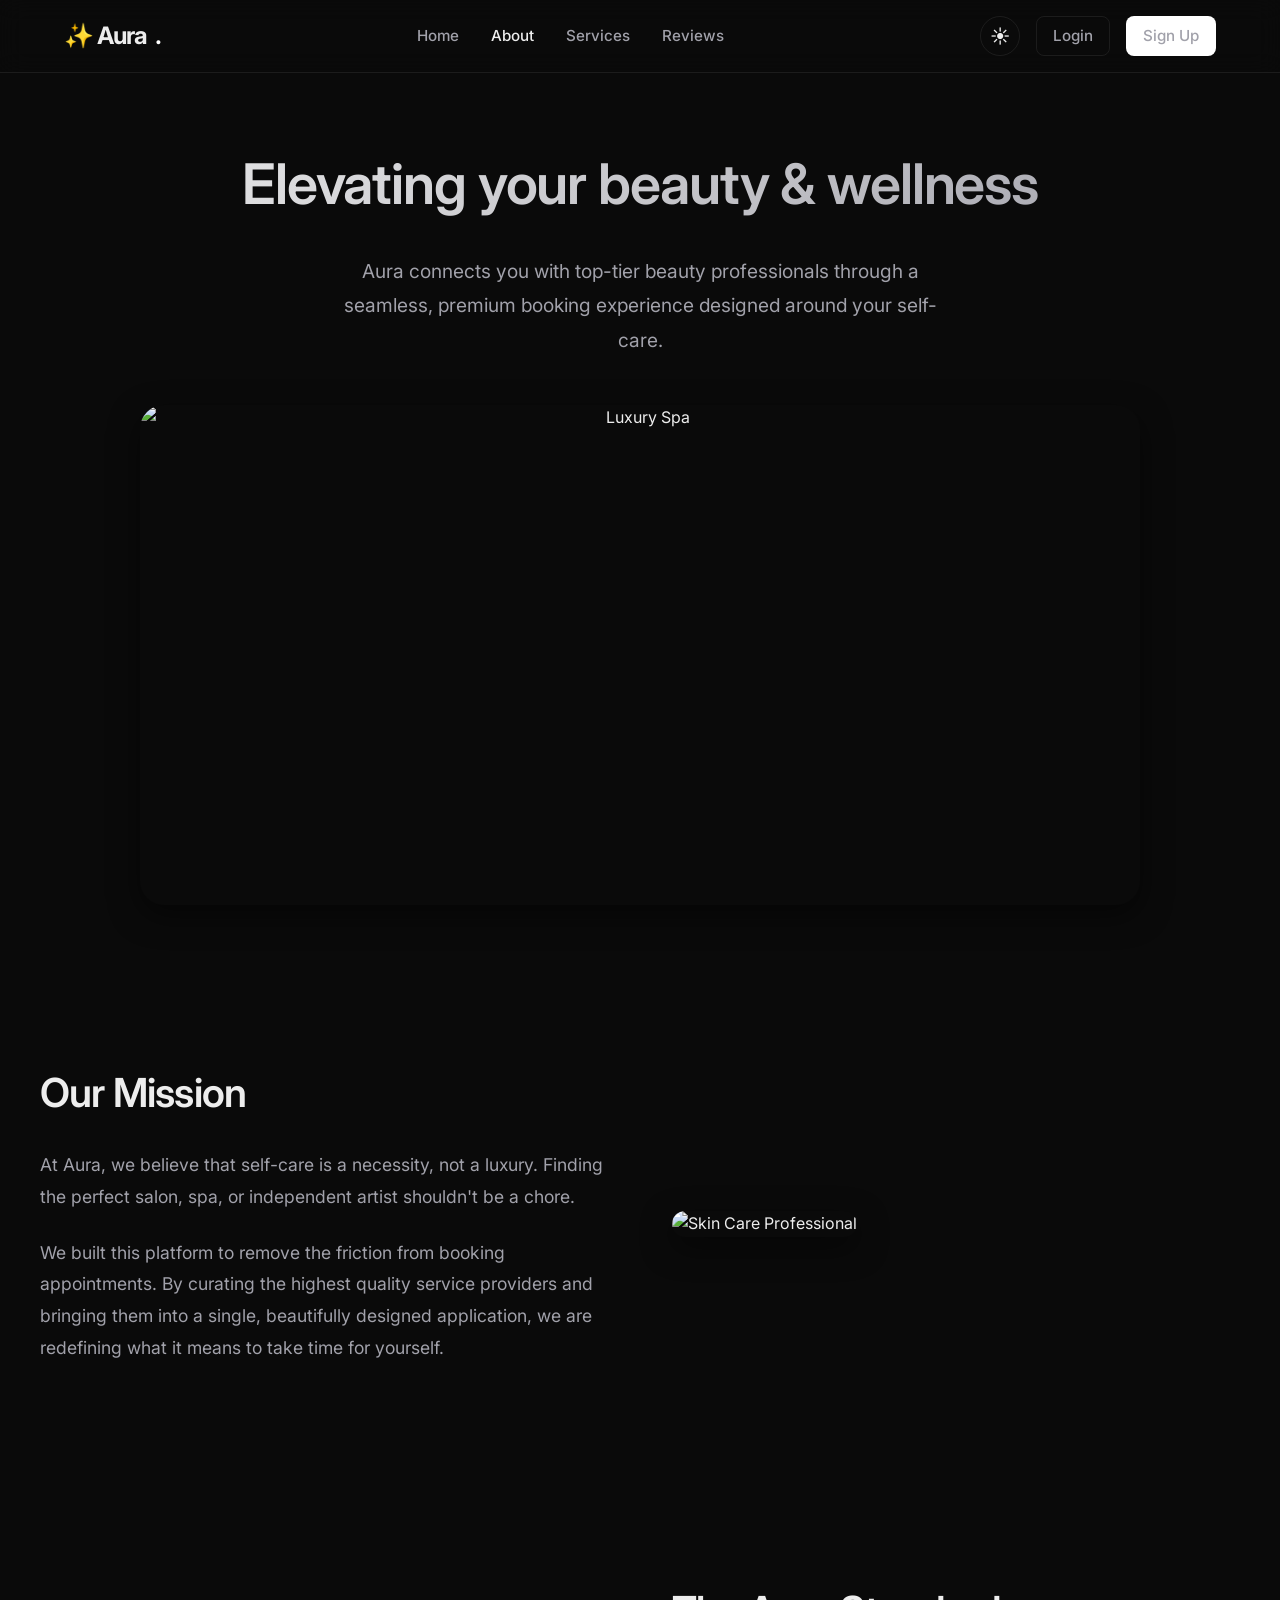
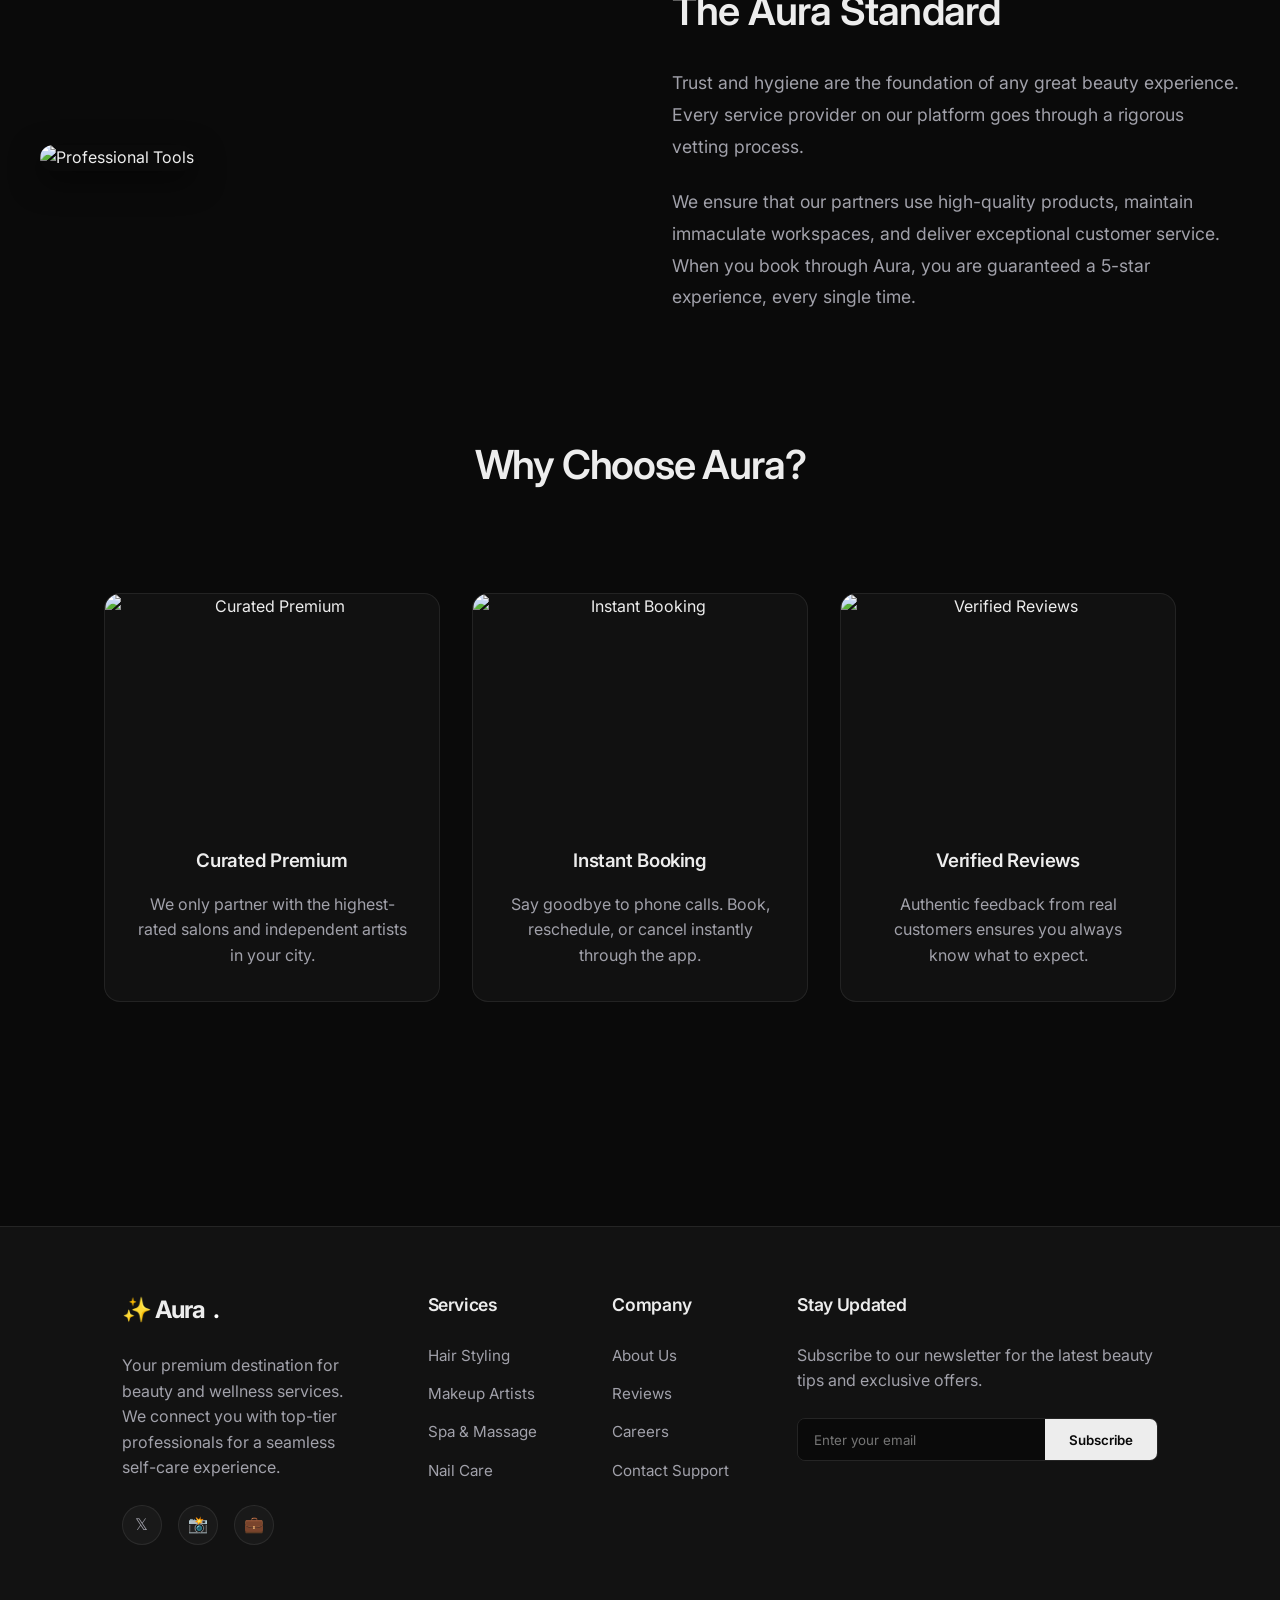
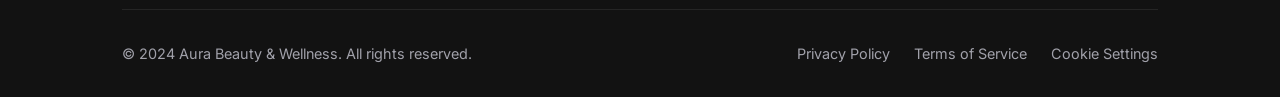
==== frontend/about.html @ a6e3ef5e "send" ====
<!DOCTYPE html>
<html lang="en">
<head>
  <meta charset="UTF-8">
  <meta name="viewport" content="width=device-width, initial-scale=1.0">
  <title>About Us | Aura</title>
  <script>
    (function() {
      const savedTheme = localStorage.getItem('theme');
      const prefersDark = window.matchMedia && window.matchMedia('(prefers-color-scheme: dark)').matches;
      const theme = savedTheme || (prefersDark ? 'dark' : 'light');
      document.documentElement.setAttribute('data-theme', theme);
    })();
  </script>
  <link rel="stylesheet" href="css/style.css">
</head>
<body>

  <nav>
    <a href="index.html" class="logo">✨ Aura<span>.</span></a>
    <div class="nav-center">
      <div class="nav-links">
        <a href="index.html">Home</a>
        <a href="about.html" class="active">About</a>
        <a href="services.html">Services</a>
        <a href="testimonials.html">Reviews</a>
      </div>
    </div>
    <div style="display: flex; align-items: center; gap: 1rem;">
      <button id="theme-toggle" class="icon-btn" aria-label="Toggle Theme">🌓</button>
      <div class="auth-buttons nav-links" id="auth-nav"></div>
    </div>
  </nav>

  <main>
    <section class="about-hero container">
      <div class="observe fade-in">
        <h1>Elevating your beauty & wellness</h1>
        <p>Aura connects you with top-tier beauty professionals through a seamless, premium booking experience designed around your self-care.</p>
        <img src="https://images.unsplash.com/photo-1540555700478-4be289fbecef?w=1200&q=80" alt="Luxury Spa" class="about-hero-img">
      </div>
    </section>

    <section class="container about-split observe fade-in">
      <div class="about-content">
        <h2>Our Mission</h2>
        <p>At Aura, we believe that self-care is a necessity, not a luxury. Finding the perfect salon, spa, or independent artist shouldn't be a chore.</p>
        <p>We built this platform to remove the friction from booking appointments. By curating the highest quality service providers and bringing them into a single, beautifully designed application, we are redefining what it means to take time for yourself.</p>
      </div>
      <div class="about-image">
        <img src="https://images.unsplash.com/photo-1522337660859-02fbefca4702?w=800&q=80" alt="Skin Care Professional">
      </div>
    </section>

    <section class="container about-split about-split-reverse observe fade-in">
      <div class="about-content">
        <h2>The Aura Standard</h2>
        <p>Trust and hygiene are the foundation of any great beauty experience. Every service provider on our platform goes through a rigorous vetting process.</p>
        <p>We ensure that our partners use high-quality products, maintain immaculate workspaces, and deliver exceptional customer service. When you book through Aura, you are guaranteed a 5-star experience, every single time.</p>
      </div>
      <div class="about-image">
        <img src="https://images.unsplash.com/photo-1560066984-138dadb4c035?w=800&q=80" alt="Professional Tools">
      </div>
    </section>

    <section class="container">
      <div class="section-header observe fade-in" style="margin-bottom: 2rem;">
        <h2>Why Choose Aura?</h2>
      </div>
      <div class="about-features observe fade-in delay-1">
        <div class="feature-box">
          <img src="https://images.unsplash.com/photo-1544161515-4ab6ce6db874?w=600&q=80" alt="Curated Premium" class="feature-img">
          <div class="feature-content">
            <h3>Curated Premium</h3>
            <p style="color: var(--text-muted); margin-top: 1rem;">We only partner with the highest-rated salons and independent artists in your city.</p>
          </div>
        </div>
        <div class="feature-box">
          <img src="https://images.unsplash.com/photo-1600334129128-685c5582fd35?w=600&q=80" alt="Instant Booking" class="feature-img">
          <div class="feature-content">
            <h3>Instant Booking</h3>
            <p style="color: var(--text-muted); margin-top: 1rem;">Say goodbye to phone calls. Book, reschedule, or cancel instantly through the app.</p>
          </div>
        </div>
        <div class="feature-box">
          <img src="https://images.unsplash.com/photo-1515377905703-c4788e51af15?w=600&q=80" alt="Verified Reviews" class="feature-img">
          <div class="feature-content">
            <h3>Verified Reviews</h3>
            <p style="color: var(--text-muted); margin-top: 1rem;">Authentic feedback from real customers ensures you always know what to expect.</p>
          </div>
        </div>
      </div>
    </section>
  </main>

  <footer>
    <div class="container">
      <div class="footer-content">
        <div class="footer-col">
          <a href="index.html" class="logo">✨ Aura<span>.</span></a>
          <p style="color: var(--text-muted); margin-top: 1.5rem; line-height: 1.6;">Your premium destination for beauty and wellness services. We connect you with top-tier professionals for a seamless self-care experience.</p>
          <div class="social-links">
            <a href="#" aria-label="Twitter">𝕏</a>
            <a href="#" aria-label="Instagram">📸</a>
            <a href="#" aria-label="LinkedIn">💼</a>
          </div>
        </div>
        <div class="footer-col">
          <h4>Services</h4>
          <ul>
            <li><a href="services.html">Hair Styling</a></li>
            <li><a href="services.html">Makeup Artists</a></li>
            <li><a href="services.html">Spa & Massage</a></li>
            <li><a href="services.html">Nail Care</a></li>
          </ul>
        </div>
        <div class="footer-col">
          <h4>Company</h4>
          <ul>
            <li><a href="about.html">About Us</a></li>
            <li><a href="testimonials.html">Reviews</a></li>
            <li><a href="#">Careers</a></li>
            <li><a href="#">Contact Support</a></li>
          </ul>
        </div>
        <div class="footer-col">
          <h4>Stay Updated</h4>
          <p style="color: var(--text-muted); margin-bottom: 1rem;">Subscribe to our newsletter for the latest beauty tips and exclusive offers.</p>
          <form class="newsletter-form" onsubmit="event.preventDefault(); alert('Subscribed successfully!');">
            <input type="email" placeholder="Enter your email" required>
            <button type="submit">Subscribe</button>
          </form>
        </div>
      </div>
      <div class="footer-bottom">
        <p>&copy; 2024 Aura Beauty & Wellness. All rights reserved.</p>
        <div class="footer-bottom-links">
          <a href="#">Privacy Policy</a>
          <a href="#">Terms of Service</a>
          <a href="#">Cookie Settings</a>
        </div>
      </div>
    </div>
  </footer>

  <script src="https://cdnjs.cloudflare.com/ajax/libs/gsap/3.12.2/gsap.min.js"></script>
  <script src="https://cdnjs.cloudflare.com/ajax/libs/gsap/3.12.2/ScrollTrigger.min.js"></script>
  <script src="js/data.js"></script>
  <script src="js/script.js"></script>
</body>
</html>
---- frontend/css/style.css ----
@import url('https://fonts.googleapis.com/css2?family=Inter:wght@300;400;500;600;700&display=swap');

:root {
  /* Light Mode (Default for smooth transition, we'll set dark via JS if preferred) */
  --bg-color: #ffffff;
  --card-bg: #ffffff;
  --border-color: rgba(0, 0, 0, 0.08);
  --primary: #000000;
  --primary-hover: #333333;
  --primary-text: #ffffff;
  --accent: #2CB67D;
  --text-main: #171717;
  --text-muted: #737373;
  --nav-bg: rgba(255, 255, 255, 0.8);
  --danger: #ef4444;
  --success: #10b981;
  --skeleton-bg: #e5e5e5;
  --skeleton-shine: #f5f5f5;
  --input-bg: #ffffff;
  --shadow-sm: 0 1px 2px 0 rgba(0, 0, 0, 0.05);
  --shadow-md: 0 4px 6px -1px rgba(0, 0, 0, 0.1), 0 2px 4px -1px rgba(0, 0, 0, 0.06);
  --shadow-lg: 0 10px 15px -3px rgba(0, 0, 0, 0.1), 0 4px 6px -2px rgba(0, 0, 0, 0.05);
}

[data-theme="dark"] {
  --bg-color: #0a0a0a;
  --card-bg: rgba(255, 255, 255, 0.03);
  --border-color: rgba(255, 255, 255, 0.08);
  --primary: #ffffff;
  --primary-hover: #e5e5e5;
  --primary-text: #000000;
  --accent: #2CB67D;
  --text-main: #ededed;
  --text-muted: #a1a1aa;
  --nav-bg: rgba(10, 10, 10, 0.8);
  --skeleton-bg: #1f1f1f;
  --skeleton-shine: #2a2a2a;
  --input-bg: rgba(255, 255, 255, 0.05);
  --shadow-sm: 0 1px 2px 0 rgba(0, 0, 0, 0.5);
  --shadow-md: 0 4px 6px -1px rgba(0, 0, 0, 0.4);
  --shadow-lg: 0 10px 30px rgba(0, 0, 0, 0.5);
}

* {
  margin: 0;
  padding: 0;
  box-sizing: border-box;
  font-family: 'Inter', sans-serif;
  transition: background-color 0.3s ease, border-color 0.3s ease;
}

body {
  background-color: var(--bg-color);
  color: var(--text-main);
  overflow-x: hidden;
  line-height: 1.6;
  transition: background-color 0.3s ease, color 0.3s ease;
}

a {
  text-decoration: none;
  color: inherit;
}

ul {
  list-style: none;
}

/* Typography */
h1, h2, h3, h4, h5, h6 {
  color: var(--text-main);
  font-weight: 600;
  letter-spacing: -0.02em;
}

/* Animations */
@keyframes fadeIn {
  from { opacity: 0; transform: translateY(20px); }
  to { opacity: 1; transform: translateY(0); }
}

@keyframes shimmer {
  0% { background-position: -1000px 0; }
  100% { background-position: 1000px 0; }
}

.fade-in {
  animation: fadeIn 0.8s cubic-bezier(0.16, 1, 0.3, 1) forwards;
  opacity: 0;
}

.delay-1 { animation-delay: 0.1s; }
.delay-2 { animation-delay: 0.2s; }
.delay-3 { animation-delay: 0.3s; }

/* Navbar */
nav {
  position: fixed;
  top: 0;
  width: 100%;
  padding: 1rem 5%;
  display: flex;
  justify-content: space-between;
  align-items: center;
  background: var(--nav-bg);
  backdrop-filter: blur(12px);
  -webkit-backdrop-filter: blur(12px);
  z-index: 1000;
  border-bottom: 1px solid var(--border-color);
  transition: all 0.3s ease;
}

.logo {
  font-size: 1.5rem;
  font-weight: 700;
  color: var(--text-main);
  display: flex;
  align-items: center;
  gap: 0.5rem;
  letter-spacing: -0.04em;
}

.logo span {
  color: var(--primary);
}

.nav-center {
  display: flex;
  align-items: center;
  gap: 2rem;
}

.nav-links {
  display: flex;
  gap: 2rem;
}

.nav-links a {
  font-weight: 500;
  color: var(--text-muted);
  transition: color 0.3s ease;
  font-size: 0.95rem;
}

.nav-links a:hover, .nav-links a.active {
  color: var(--text-main);
}

.auth-buttons {
  display: flex;
  gap: 1rem;
  align-items: center;
}

/* Buttons */
.btn {
  padding: 0.6rem 1.5rem;
  border-radius: 8px;
  font-weight: 500;
  cursor: pointer;
  transition: all 0.3s cubic-bezier(0.16, 1, 0.3, 1);
  border: 1px solid transparent;
  display: inline-block;
  font-size: 0.95rem;
}

.btn-primary {
  background: var(--primary);
  color: var(--primary-text);
}

.btn-primary:hover {
  background: var(--primary-hover);
  transform: translateY(-2px);
  box-shadow: var(--shadow-md);
}

.btn-outline {
  background: transparent;
  color: var(--text-main);
  border: 1px solid var(--border-color);
}

.btn-outline:hover {
  background: var(--card-bg);
  border-color: var(--text-muted);
}

.btn-full {
  width: 100%;
  padding: 0.8rem;
}

.icon-btn {
  background: transparent;
  border: 1px solid var(--border-color);
  color: var(--text-main);
  font-size: 1.2rem;
  cursor: pointer;
  border-radius: 50%;
  width: 40px;
  height: 40px;
  display: flex;
  align-items: center;
  justify-content: center;
  transition: all 0.3s ease;
}

.icon-btn:hover {
  background: var(--card-bg);
  transform: scale(1.05);
}

/* Ripple Effect */
.ripple {
  position: relative;
  overflow: hidden;
}

.ripple::after {
  content: "";
  display: block;
  position: absolute;
  width: 100%;
  height: 100%;
  top: 0;
  left: 0;
  pointer-events: none;
  background-image: radial-gradient(circle, rgba(255,255,255,0.4) 10%, transparent 10.01%);
  background-repeat: no-repeat;
  background-position: 50%;
  transform: scale(10, 10);
  opacity: 0;
  transition: transform .5s, opacity 1s;
}

[data-theme="light"] .btn-primary.ripple::after {
  background-image: radial-gradient(circle, rgba(0,0,0,0.2) 10%, transparent 10.01%);
}

.ripple:active::after {
  transform: scale(0, 0);
  opacity: .3;
  transition: 0s;
}

/* Glassmorphism Cards */
.glass-card {
  background: var(--card-bg);
  border: 1px solid var(--border-color);
  backdrop-filter: blur(16px);
  -webkit-backdrop-filter: blur(16px);
  border-radius: 16px;
  padding: 2rem;
  box-shadow: var(--shadow-sm);
  transition: transform 0.4s cubic-bezier(0.16, 1, 0.3, 1), box-shadow 0.4s ease, border-color 0.3s ease;
}

.glass-card:hover {
  transform: translateY(-4px);
  box-shadow: var(--shadow-lg);
  border-color: var(--text-muted);
}

/* Layout */
.container {
  max-width: 1200px;
  margin: 0 auto;
  padding: 0 5%;
}

.section {
  padding: 6rem 0;
}

.section-header {
  text-align: center;
  margin-bottom: 3rem;
}

.section-header h2 {
  font-size: 2.5rem;
  margin-bottom: 1rem;
  letter-spacing: -0.03em;
}

.section-header p {
  color: var(--text-muted);
}

/* Hero Section */
.hero {
  min-height: 100vh;
  display: flex;
  align-items: center;
  position: relative;
  padding-top: 100px;
  padding-bottom: 4rem;
  overflow: hidden;
}

.hero-container {
  display: grid;
  grid-template-columns: 1fr 1fr;
  gap: 4rem;
  align-items: center;
  width: 100%;
}

.hero-bg {
  position: absolute;
  top: -50%;
  left: -50%;
  width: 200%;
  height: 200%;
  background: radial-gradient(circle at center, rgba(127, 90, 240, 0.08) 0%, transparent 50%),
              radial-gradient(circle at 80% 20%, rgba(44, 182, 125, 0.05) 0%, transparent 30%);
  animation: rotate 30s linear infinite;
  z-index: -1;
}

[data-theme="light"] .hero-bg {
  background: radial-gradient(circle at center, rgba(127, 90, 240, 0.05) 0%, transparent 50%),
              radial-gradient(circle at 80% 20%, rgba(44, 182, 125, 0.03) 0%, transparent 30%);
}

@keyframes rotate {
  100% { transform: rotate(360deg); }
}

.hero-content {
  max-width: 600px;
  z-index: 1;
}

.hero h1 {
  font-size: 4.5rem;
  line-height: 1.1;
  margin-bottom: 1.5rem;
  letter-spacing: -0.04em;
  background: linear-gradient(to right, var(--text-main), var(--text-muted));
  -webkit-background-clip: text;
  -webkit-text-fill-color: transparent;
}

.hero p {
  font-size: 1.25rem;
  color: var(--text-muted);
  margin-bottom: 2.5rem;
  font-weight: 400;
}

.hero-image-grid {
  display: grid;
  grid-template-columns: repeat(2, 1fr);
  gap: 1rem;
  position: relative;
  z-index: 1;
}

.hero-img {
  width: 100%;
  height: 100%;
  object-fit: cover;
  border-radius: 20px;
  box-shadow: var(--shadow-lg);
  transition: transform 0.5s ease;
}

.hero-img:hover {
  transform: scale(1.02);
}

.hero-img-wrap-1 {
  grid-column: 1 / 2;
  grid-row: 1 / 3;
  height: 500px;
  position: relative;
}

.hero-img-2 {
  grid-column: 2 / 3;
  grid-row: 1 / 2;
  height: 240px;
}

.hero-img-wrap-3 {
  grid-column: 2 / 3;
  grid-row: 2 / 3;
  height: 240px;
  position: relative;
}

/* Hero Detailing */
.hero-badge {
  display: inline-block;
  padding: 0.4rem 1.2rem;
  background: rgba(127, 90, 240, 0.1);
  color: var(--primary);
  border: 1px solid rgba(127, 90, 240, 0.2);
  border-radius: 30px;
  font-size: 0.85rem;
  font-weight: 600;
  margin-bottom: 1.5rem;
  letter-spacing: 0.05em;
  text-transform: uppercase;
}

[data-theme="light"] .hero-badge {
  background: var(--card-bg);
  color: var(--text-main);
  border-color: var(--border-color);
}

.hero-buttons {
  display: flex;
  gap: 1rem;
  margin-top: 2rem;
}

.hero-trust {
  display: flex;
  align-items: center;
  gap: 1rem;
  margin-top: 2.5rem;
}

.avatars {
  display: flex;
}

.avatars img {
  width: 36px;
  height: 36px;
  border-radius: 50%;
  border: 2px solid var(--bg-color);
  margin-left: -12px;
}

.avatars img:first-child {
  margin-left: 0;
}

.hero-trust p {
  font-size: 0.95rem;
  margin: 0;
  color: var(--text-muted);
}

.floating-badge {
  position: absolute;
  padding: 0.8rem 1.2rem;
  display: flex;
  align-items: center;
  gap: 0.8rem;
  border-radius: 12px;
  z-index: 10;
  box-shadow: var(--shadow-lg);
  backdrop-filter: blur(20px);
}

.floating-badge.top-left {
  top: 3rem;
  left: -2.5rem;
}

.floating-badge.bottom-right {
  bottom: -1rem;
  right: -1.5rem;
}

.fb-icon {
  font-size: 1.5rem;
}

.fb-text {
  display: flex;
  flex-direction: column;
}

.fb-text strong {
  font-size: 1rem;
  line-height: 1.2;
  color: var(--text-main);
}

.fb-text span {
  font-size: 0.75rem;
  color: var(--text-muted);
}

/* Categories */
.categories-grid {
  display: grid;
  grid-template-columns: repeat(auto-fit, minmax(140px, 1fr));
  gap: 1.5rem;
  text-align: center;
}

.category-card {
  position: relative;
  height: 180px;
  border-radius: 16px;
  background-size: cover;
  background-position: center;
  border: 1px solid var(--border-color);
  cursor: pointer;
  box-shadow: var(--shadow-sm);
  transition: all 0.4s cubic-bezier(0.16, 1, 0.3, 1);
  overflow: hidden;
  display: flex;
  align-items: flex-end;
  justify-content: center;
}

.category-card:hover {
  transform: translateY(-6px);
  box-shadow: var(--shadow-lg);
  border-color: rgba(255, 255, 255, 0.5);
}

.category-card::before {
  content: '';
  position: absolute;
  top: 0; left: 0; right: 0; bottom: 0;
  background: linear-gradient(to top, rgba(0,0,0,0.8) 0%, rgba(0,0,0,0.1) 100%);
  z-index: 1;
  transition: opacity 0.3s ease;
}

.category-card:hover::before {
  background: linear-gradient(to top, rgba(0,0,0,0.9) 0%, rgba(0,0,0,0.2) 100%);
}

.category-content {
  position: relative;
  z-index: 2;
  padding: 1.2rem 1rem;
  width: 100%;
}

.category-icon {
  font-size: 2.2rem;
  margin-bottom: 0.5rem;
  filter: drop-shadow(0 2px 4px rgba(0,0,0,0.5));
  transition: transform 0.3s ease;
}

.category-card:hover .category-icon {
  transform: scale(1.1);
}

.category-card h4 {
  color: #ffffff; /* Always white over the dark gradient */
  font-weight: 600;
  letter-spacing: 0.02em;
  text-shadow: 0 2px 4px rgba(0,0,0,0.5);
  font-size: 1rem;
}

/* Service Cards */
.services-grid {
  display: grid;
  grid-template-columns: repeat(auto-fill, minmax(300px, 1fr));
  gap: 2rem;
}

.service-card {
  background: var(--card-bg);
  border: 1px solid var(--border-color);
  border-radius: 16px;
  overflow: hidden;
  transition: transform 0.4s cubic-bezier(0.16, 1, 0.3, 1), box-shadow 0.4s ease;
  display: flex;
  flex-direction: column;
  box-shadow: var(--shadow-sm);
}

.service-card:hover {
  transform: translateY(-6px);
  box-shadow: var(--shadow-lg);
  border-color: var(--text-muted);
}

.service-img {
  width: 100%;
  height: 220px;
  object-fit: cover;
  transition: transform 0.6s cubic-bezier(0.16, 1, 0.3, 1);
}

.service-card:hover .service-img {
  transform: scale(1.05);
}

.service-img-container {
  overflow: hidden;
  position: relative;
}

.service-badge {
  position: absolute;
  top: 1rem;
  right: 1rem;
  background: var(--text-main);
  color: var(--bg-color);
  padding: 0.3rem 0.8rem;
  border-radius: 20px;
  font-size: 0.75rem;
  font-weight: 600;
  text-transform: uppercase;
  letter-spacing: 0.05em;
  backdrop-filter: blur(4px);
}

.service-info {
  padding: 1.5rem;
  display: flex;
  flex-direction: column;
  flex-grow: 1;
}

.service-category {
  color: var(--text-muted);
  font-size: 0.8rem;
  text-transform: uppercase;
  letter-spacing: 0.05em;
  margin-bottom: 0.5rem;
  font-weight: 600;
}

.service-title {
  font-size: 1.25rem;
  margin-bottom: 0.5rem;
}

.service-provider {
  color: var(--text-muted);
  font-size: 0.9rem;
  margin-bottom: 1.5rem;
}

.service-meta {
  display: flex;
  justify-content: space-between;
  align-items: center;
  margin-top: auto;
  padding-top: 1rem;
  border-top: 1px solid var(--border-color);
}

.service-price {
  font-size: 1.2rem;
  font-weight: 600;
  color: var(--text-main);
}

.service-rating {
  display: flex;
  align-items: center;
  gap: 0.3rem;
  color: #fbbf24;
  font-weight: 500;
}

/* Skeleton Loader */
.skeleton {
  background: var(--skeleton-bg);
  background-image: linear-gradient(to right, var(--skeleton-bg) 0%, var(--skeleton-shine) 20%, var(--skeleton-bg) 40%, var(--skeleton-bg) 100%);
  background-repeat: no-repeat;
  background-size: 800px 100%;
  animation-duration: 1.5s;
  animation-fill-mode: forwards;
  animation-iteration-count: infinite;
  animation-name: shimmer;
  animation-timing-function: linear;
}

/* Forms & Inputs */
.form-group {
  margin-bottom: 1.5rem;
}

.form-label {
  display: block;
  margin-bottom: 0.5rem;
  color: var(--text-main);
  font-size: 0.9rem;
  font-weight: 500;
}

.form-input {
  width: 100%;
  padding: 0.8rem 1rem;
  background: var(--input-bg);
  border: 1px solid var(--border-color);
  border-radius: 8px;
  color: var(--text-main);
  transition: all 0.3s ease;
  font-family: inherit;
  font-size: 0.95rem;
}

.form-input:focus {
  outline: none;
  border-color: var(--text-main);
  box-shadow: 0 0 0 1px var(--text-main);
}

/* Auth Pages */
.auth-container {
  min-height: 100vh;
  display: flex;
  align-items: center;
  justify-content: center;
  padding: 2rem;
}

.auth-card {
  width: 100%;
  max-width: 420px;
}

.auth-header {
  text-align: center;
  margin-bottom: 2rem;
}

.auth-link {
  color: var(--text-muted);
  margin-top: 1.5rem;
  display: block;
  text-align: center;
  font-size: 0.9rem;
  transition: color 0.3s;
}

.auth-link:hover {
  color: var(--text-main);
  text-decoration: underline;
}

/* Services Page specific */
.search-bar {
  margin-bottom: 2rem;
  display: flex;
  gap: 1rem;
}

.search-input {
  flex-grow: 1;
}

.filter-scroll {
  display: flex;
  gap: 1rem;
  overflow-x: auto;
  padding-bottom: 1rem;
  margin-bottom: 2rem;
  scrollbar-width: none; /* Firefox */
}

.filter-scroll::-webkit-scrollbar {
  display: none; /* Safari and Chrome */
}

.filter-btn {
  padding: 0.6rem 1.2rem;
  border-radius: 30px;
  background: var(--card-bg);
  border: 1px solid var(--border-color);
  color: var(--text-muted);
  cursor: pointer;
  white-space: nowrap;
  transition: all 0.3s ease;
  font-size: 0.9rem;
  font-weight: 500;
}

.filter-btn.active, .filter-btn:hover {
  background: var(--text-main);
  color: var(--bg-color);
  border-color: var(--text-main);
}

/* Details Page */
.details-container {
  display: grid;
  grid-template-columns: 2fr 1fr;
  gap: 4rem;
  padding-top: 120px;
}

.details-img {
  width: 100%;
  height: 450px;
  object-fit: cover;
  border-radius: 16px;
  margin-bottom: 2rem;
  box-shadow: var(--shadow-md);
}

.details-header {
  margin-bottom: 1.5rem;
}

.details-meta {
  display: flex;
  gap: 1.5rem;
  color: var(--text-muted);
  margin-bottom: 2rem;
  font-size: 0.95rem;
}

.details-meta span {
  display: flex;
  align-items: center;
  gap: 0.5rem;
}

.booking-card {
  position: sticky;
  top: 120px;
}

/* Toast Notifications */
#toast-container {
  position: fixed;
  bottom: 2rem;
  right: 2rem;
  z-index: 9999;
  display: flex;
  flex-direction: column;
  gap: 1rem;
}

.toast {
  background: var(--card-bg);
  backdrop-filter: blur(10px);
  border: 1px solid var(--border-color);
  padding: 1rem 1.5rem;
  border-radius: 8px;
  color: var(--text-main);
  box-shadow: var(--shadow-lg);
  display: flex;
  align-items: center;
  gap: 0.75rem;
  transform: translateX(120%);
  transition: transform 0.3s cubic-bezier(0.16, 1, 0.3, 1);
}

.toast.show {
  transform: translateX(0);
}

.toast.success { border-left: 4px solid var(--success); }
.toast.error { border-left: 4px solid var(--danger); }

/* Footer */
footer {
  background: var(--card-bg);
  border-top: 1px solid var(--border-color);
  padding: 4rem 5% 2rem;
  margin-top: 6rem;
}

.footer-content {
  display: grid;
  grid-template-columns: 2fr 1fr 1fr;
  gap: 3rem;
  margin-bottom: 3rem;
}

.footer-col h4 {
  margin-bottom: 1.5rem;
  font-size: 1.1rem;
}

.footer-col ul li {
  margin-bottom: 1rem;
}

.footer-col ul li a {
  color: var(--text-muted);
  transition: color 0.3s;
  font-size: 0.95rem;
}

.footer-col ul li a:hover {
  color: var(--text-main);
}

.footer-bottom {
  text-align: center;
  padding-top: 2rem;
  border-top: 1px solid var(--border-color);
  color: var(--text-muted);
  font-size: 0.9rem;
}

/* Responsive */
@media (max-width: 992px) {
  .hero-container {
    grid-template-columns: 1fr;
    text-align: center;
  }
  .hero-content {
    margin: 0 auto;
  }
  .hero h1 { font-size: 3.5rem; }
  .hero-buttons, .hero-trust { justify-content: center; }
  .hero-img-wrap-1 { height: 300px; }
  .hero-img-2, .hero-img-wrap-3 { height: 140px; }
  .floating-badge.top-left { left: -1rem; }
  .floating-badge.bottom-right { right: -1rem; }
  .dashboard-grid { grid-template-columns: 1fr; }
  .dashboard-sidebar { position: static; }
}

@media (max-width: 768px) {
  .hero h1 { font-size: 3rem; }
  .details-container { grid-template-columns: 1fr; }
  .nav-center { display: none; } /* Simplified mobile nav for now */
  .footer-content { grid-template-columns: 1fr; gap: 2rem; }
}

/* Dashboard */
.dashboard-grid {
  display: grid;
  grid-template-columns: 300px 1fr;
  gap: 3rem;
  padding-top: 120px;
  min-height: 85vh;
  margin-bottom: 4rem;
}

.dashboard-sidebar {
  position: sticky;
  top: 120px;
  height: fit-content;
  text-align: center;
  padding: 2.5rem 1.5rem;
}

.dashboard-avatar {
  width: 120px;
  height: 120px;
  border-radius: 50%;
  background: var(--text-main);
  color: var(--bg-color);
  display: flex;
  align-items: center;
  justify-content: center;
  font-size: 3.5rem;
  margin: 0 auto 1.5rem auto;
  box-shadow: var(--shadow-md);
  border: 4px solid var(--card-bg);
  font-weight: 600;
}

.dashboard-nav {
  margin-top: 2.5rem;
  display: flex;
  flex-direction: column;
  gap: 0.5rem;
}

.dashboard-nav-item {
  padding: 0.8rem 1.5rem;
  border-radius: 8px;
  color: var(--text-muted);
  text-align: left;
  font-weight: 500;
  transition: all 0.3s ease;
  cursor: pointer;
  display: flex;
  align-items: center;
  gap: 1rem;
}

.dashboard-nav-item:hover, .dashboard-nav-item.active {
  background: var(--text-main);
  color: var(--bg-color);
}

.dashboard-stats {
  display: grid;
  grid-template-columns: repeat(auto-fit, minmax(200px, 1fr));
  gap: 1.5rem;
  margin-bottom: 3rem;
}

.stat-card {
  padding: 1.5rem;
  border-radius: 16px;
  background: var(--card-bg);
  border: 1px solid var(--border-color);
  display: flex;
  flex-direction: column;
  gap: 0.5rem;
  box-shadow: var(--shadow-sm);
  transition: transform 0.3s ease;
}

.stat-card:hover {
  transform: translateY(-4px);
  box-shadow: var(--shadow-md);
}

.stat-value {
  font-size: 2.5rem;
  font-weight: 700;
  color: var(--text-main);
  line-height: 1;
}

.stat-label {
  color: var(--text-muted);
  font-size: 0.95rem;
  font-weight: 500;
}

/* Testimonials Marquee */
.testimonials-section {
  padding: 6rem 0;
  overflow: hidden;
  position: relative;
}

.testimonials-header {
  text-align: center;
  margin-bottom: 4rem;
}

.testimonials-badge {
  display: inline-block;
  padding: 0.3rem 1.2rem;
  background: var(--card-bg);
  border: 1px solid var(--border-color);
  border-radius: 30px;
  font-size: 0.8rem;
  color: var(--text-muted);
  margin-bottom: 1.5rem;
  text-transform: uppercase;
  letter-spacing: 0.05em;
  font-weight: 600;
}

.testimonials-header h2 {
  font-size: 2.5rem;
  margin-bottom: 1rem;
}

.testimonials-header p {
  color: var(--text-muted);
  max-width: 500px;
  margin: 0 auto;
}

.marquee-container {
  display: flex;
  flex-direction: column;
  gap: 1.5rem;
}

.marquee-row {
  position: relative;
  overflow: hidden;
  display: flex;
  width: 100%;
}

.marquee-row::before,
.marquee-row::after {
  content: '';
  position: absolute;
  top: 0;
  bottom: 0;
  width: 150px;
  z-index: 2;
  pointer-events: none;
}

.marquee-row::before {
  left: 0;
  background: linear-gradient(to right, var(--bg-color), transparent);
}

.marquee-row::after {
  right: 0;
  background: linear-gradient(to left, var(--bg-color), transparent);
}

.marquee-content {
  display: flex;
  gap: 1.5rem;
  min-width: 200%;
}

.animate-scroll {
  animation: scroll 30s linear infinite;
}

.animate-scroll-reverse {
  animation: scrollReverse 30s linear infinite;
}

.marquee-content:hover {
  animation-play-state: paused;
}

@keyframes scroll {
  0% { transform: translateX(0); }
  100% { transform: translateX(-50%); }
}

@keyframes scrollReverse {
  0% { transform: translateX(-50%); }
  100% { transform: translateX(0); }
}

.testimonial-card {
  background: var(--card-bg);
  border: 1px solid var(--border-color);
  border-radius: 16px;
  padding: 1.5rem;
  width: 350px;
  flex-shrink: 0;
  display: flex;
  flex-direction: column;
  gap: 1rem;
  transition: border-color 0.3s ease;
}

.testimonial-card:hover {
  border-color: rgba(255, 255, 255, 0.3);
}

[data-theme="light"] .testimonial-card:hover {
  border-color: var(--primary);
}

.testimonial-text {
  color: var(--text-main);
  font-size: 0.95rem;
  line-height: 1.6;
}

.testimonial-author {
  display: flex;
  align-items: center;
  gap: 1rem;
  margin-top: auto;
}

.testimonial-author img {
  width: 44px;
  height: 44px;
  border-radius: 50%;
  object-fit: cover;
}

.author-info h4 {
  font-size: 0.95rem;
  margin: 0;
}

.author-info p {
  font-size: 0.85rem;
  color: var(--text-muted);
  margin: 0;
}

/* Vertical Testimonials Page */
.testimonials-page {
  padding: 8rem 2rem 4rem;
  display: flex;
  flex-direction: column;
  align-items: center;
  min-height: 100vh;
}

.testimonials-page-header {
  text-align: center;
  margin-bottom: 4rem;
}

.testimonials-page-header h1 {
  font-size: 3rem;
  margin-bottom: 1rem;
}

.testimonials-page-header p {
  color: var(--text-muted);
  max-width: 500px;
  margin: 0 auto;
}

.vertical-marquee-wrapper {
  position: relative;
  width: 100%;
  max-width: 1200px;
  height: 600px;
  overflow: hidden;
}

.vertical-marquee-wrapper::before,
.vertical-marquee-wrapper::after {
  content: '';
  position: absolute;
  left: 0;
  right: 0;
  height: 100px;
  z-index: 2;
  pointer-events: none;
}

.vertical-marquee-wrapper::before {
  top: 0;
  background: linear-gradient(to bottom, var(--bg-color), transparent);
}

.vertical-marquee-wrapper::after {
  bottom: 0;
  background: linear-gradient(to top, var(--bg-color), transparent);
}

.vertical-marquee-grid {
  display: grid;
  grid-template-columns: repeat(1, 1fr);
  gap: 1.5rem;
  height: 100%;
}

@media (min-width: 768px) {
  .vertical-marquee-grid { grid-template-columns: repeat(2, 1fr); }
}

@media (min-width: 1024px) {
  .vertical-marquee-grid { grid-template-columns: repeat(3, 1fr); }
}

.vertical-col {
  display: flex;
  flex-direction: column;
  gap: 1.5rem;
}

.vertical-col-hidden-md {
  display: none;
}

@media (min-width: 768px) {
  .vertical-col-hidden-md { display: flex; }
}

.vertical-col-hidden-lg {
  display: none;
}

@media (min-width: 1024px) {
  .vertical-col-hidden-lg { display: flex; }
}

.animate-scroll-up-1 {
  animation: scrollUp 25s linear infinite;
}

.animate-scroll-up-2 {
  animation: scrollUp 30s linear infinite;
}

.animate-scroll-up-3 {
  animation: scrollUp 20s linear infinite;
}

.vertical-col:hover {
  animation-play-state: paused;
}

@keyframes scrollUp {
  0% { transform: translateY(0); }
  100% { transform: translateY(-50%); }
}

.v-card {
  background: var(--card-bg);
  border: 1px solid var(--border-color);
  border-radius: 16px;
  padding: 1.5rem;
  transition: border-color 0.3s ease;
}

.v-card:hover {
  border-color: rgba(255, 255, 255, 0.3);
}

[data-theme="light"] .v-card:hover {
  border-color: var(--primary);
}

.v-card-icon {
  margin-bottom: 1.2rem;
  color: var(--text-muted);
}

.v-card-text {
  color: var(--text-muted);
  font-size: 0.95rem;
  line-height: 1.6;
  margin-bottom: 1.5rem;
}

.v-card-author {
  display: flex;
  align-items: center;
  gap: 1rem;
}

.v-card-author img {
  width: 40px;
  height: 40px;
  border-radius: 50%;
  border: 1px solid var(--border-color);
  object-fit: cover;
}

.v-card-author-info h4 {
  font-size: 0.95rem;
  margin: 0;
  color: var(--text-main);
}

.v-card-author-info p {
  font-size: 0.85rem;
  color: var(--text-muted);
  margin: 0;
}

/* About Page */
.about-hero {
  padding: 140px 0 60px;
  text-align: center;
}

.about-hero h1 {
  font-size: 3.5rem;
  margin-bottom: 1.5rem;
  background: linear-gradient(135deg, var(--text-main), var(--text-muted));
  -webkit-background-clip: text;
  -webkit-text-fill-color: transparent;
}

.about-hero p {
  font-size: 1.2rem;
  color: var(--text-muted);
  max-width: 600px;
  margin: 0 auto 3rem auto;
  line-height: 1.8;
}

.about-hero-img {
  width: 100%;
  max-width: 1000px;
  height: 500px;
  object-fit: cover;
  border-radius: 24px;
  box-shadow: var(--shadow-lg);
  margin: 0 auto;
  display: block;
}

.about-split {
  display: grid;
  grid-template-columns: 1fr;
  gap: 4rem;
  align-items: center;
  padding: 6rem 0;
}

@media (min-width: 900px) {
  .about-split {
    grid-template-columns: 1fr 1fr;
  }
}

.about-split-reverse {
  direction: rtl;
}

.about-split-reverse > * {
  direction: ltr;
}

.about-content h2 {
  font-size: 2.5rem;
  margin-bottom: 1.5rem;
}

.about-content p {
  color: var(--text-muted);
  font-size: 1.1rem;
  line-height: 1.8;
  margin-bottom: 1.5rem;
}

.about-image {
  position: relative;
}

.about-image img {
  width: 100%;
  height: 450px;
  object-fit: cover;
  border-radius: 20px;
  box-shadow: var(--shadow-lg);
}

.about-features {
  display: grid;
  grid-template-columns: repeat(auto-fit, minmax(280px, 1fr));
  gap: 2rem;
  padding: 4rem 0 8rem;
}

.feature-box {
  background: var(--card-bg);
  border: 1px solid var(--border-color);
  border-radius: 16px;
  text-align: center;
  transition: transform 0.3s ease, border-color 0.3s ease, box-shadow 0.3s ease;
  overflow: hidden;
  display: flex;
  flex-direction: column;
}

.feature-box:hover {
  transform: translateY(-5px);
  border-color: rgba(255, 255, 255, 0.2);
  box-shadow: var(--shadow-lg);
}

[data-theme="light"] .feature-box:hover {
  border-color: var(--primary);
}

.feature-img {
  width: 100%;
  height: 220px;
  object-fit: cover;
  transition: transform 0.5s ease;
}

.feature-box:hover .feature-img {
  transform: scale(1.05);
}

.feature-content {
  padding: 2rem;
  flex-grow: 1;
  display: flex;
  flex-direction: column;
  justify-content: center;
}

/* Detailed Footer */
.footer-content {
  display: grid;
  grid-template-columns: 1fr;
  gap: 3rem;
  margin-bottom: 4rem;
}

@media (min-width: 768px) {
  .footer-content {
    grid-template-columns: repeat(2, 1fr);
  }
}

@media (min-width: 1024px) {
  .footer-content {
    grid-template-columns: 2fr 1fr 1fr 1.5fr;
    gap: 4rem;
  }
}

.footer-col h4 {
  font-size: 1.1rem;
  margin-bottom: 1.5rem;
  color: var(--text-main);
  font-weight: 600;
}

.footer-col ul {
  list-style: none;
}

.footer-col ul li {
  margin-bottom: 0.8rem;
}

.footer-col ul a {
  color: var(--text-muted);
  text-decoration: none;
  transition: color 0.3s;
}

.footer-col ul a:hover {
  color: var(--primary);
}

.social-links {
  display: flex;
  gap: 1rem;
  margin-top: 1.5rem;
}

.social-links a {
  width: 40px;
  height: 40px;
  border-radius: 50%;
  background: var(--card-bg);
  border: 1px solid var(--border-color);
  display: flex;
  align-items: center;
  justify-content: center;
  color: var(--text-muted);
  transition: all 0.3s ease;
  text-decoration: none;
}

.social-links a:hover {
  background: var(--primary);
  color: white;
  border-color: var(--primary);
  transform: translateY(-3px);
}

.newsletter-form {
  display: flex;
  margin-top: 1.5rem;
  border-radius: 8px;
  overflow: hidden;
  border: 1px solid var(--border-color);
}

.newsletter-form input {
  flex-grow: 1;
  padding: 0.8rem 1rem;
  background: var(--bg-color);
  border: none;
  color: var(--text-main);
  outline: none;
}

.newsletter-form button {
  background: var(--text-main);
  color: var(--bg-color);
  border: none;
  padding: 0 1.5rem;
  font-weight: 600;
  cursor: pointer;
  transition: background 0.3s ease;
}

.newsletter-form button:hover {
  background: var(--primary);
  color: white;
}

.footer-bottom {
  display: flex;
  flex-direction: column;
  justify-content: space-between;
  align-items: center;
  padding-top: 2rem;
  border-top: 1px solid var(--border-color);
  color: var(--text-muted);
  font-size: 0.9rem;
  gap: 1rem;
}

@media (min-width: 768px) {
  .footer-bottom {
    flex-direction: row;
  }
}

.footer-bottom-links {
  display: flex;
  gap: 1.5rem;
}

.footer-bottom-links a {
  color: var(--text-muted);
  transition: color 0.3s;
}

.footer-bottom-links a:hover {
  color: var(--primary);
}
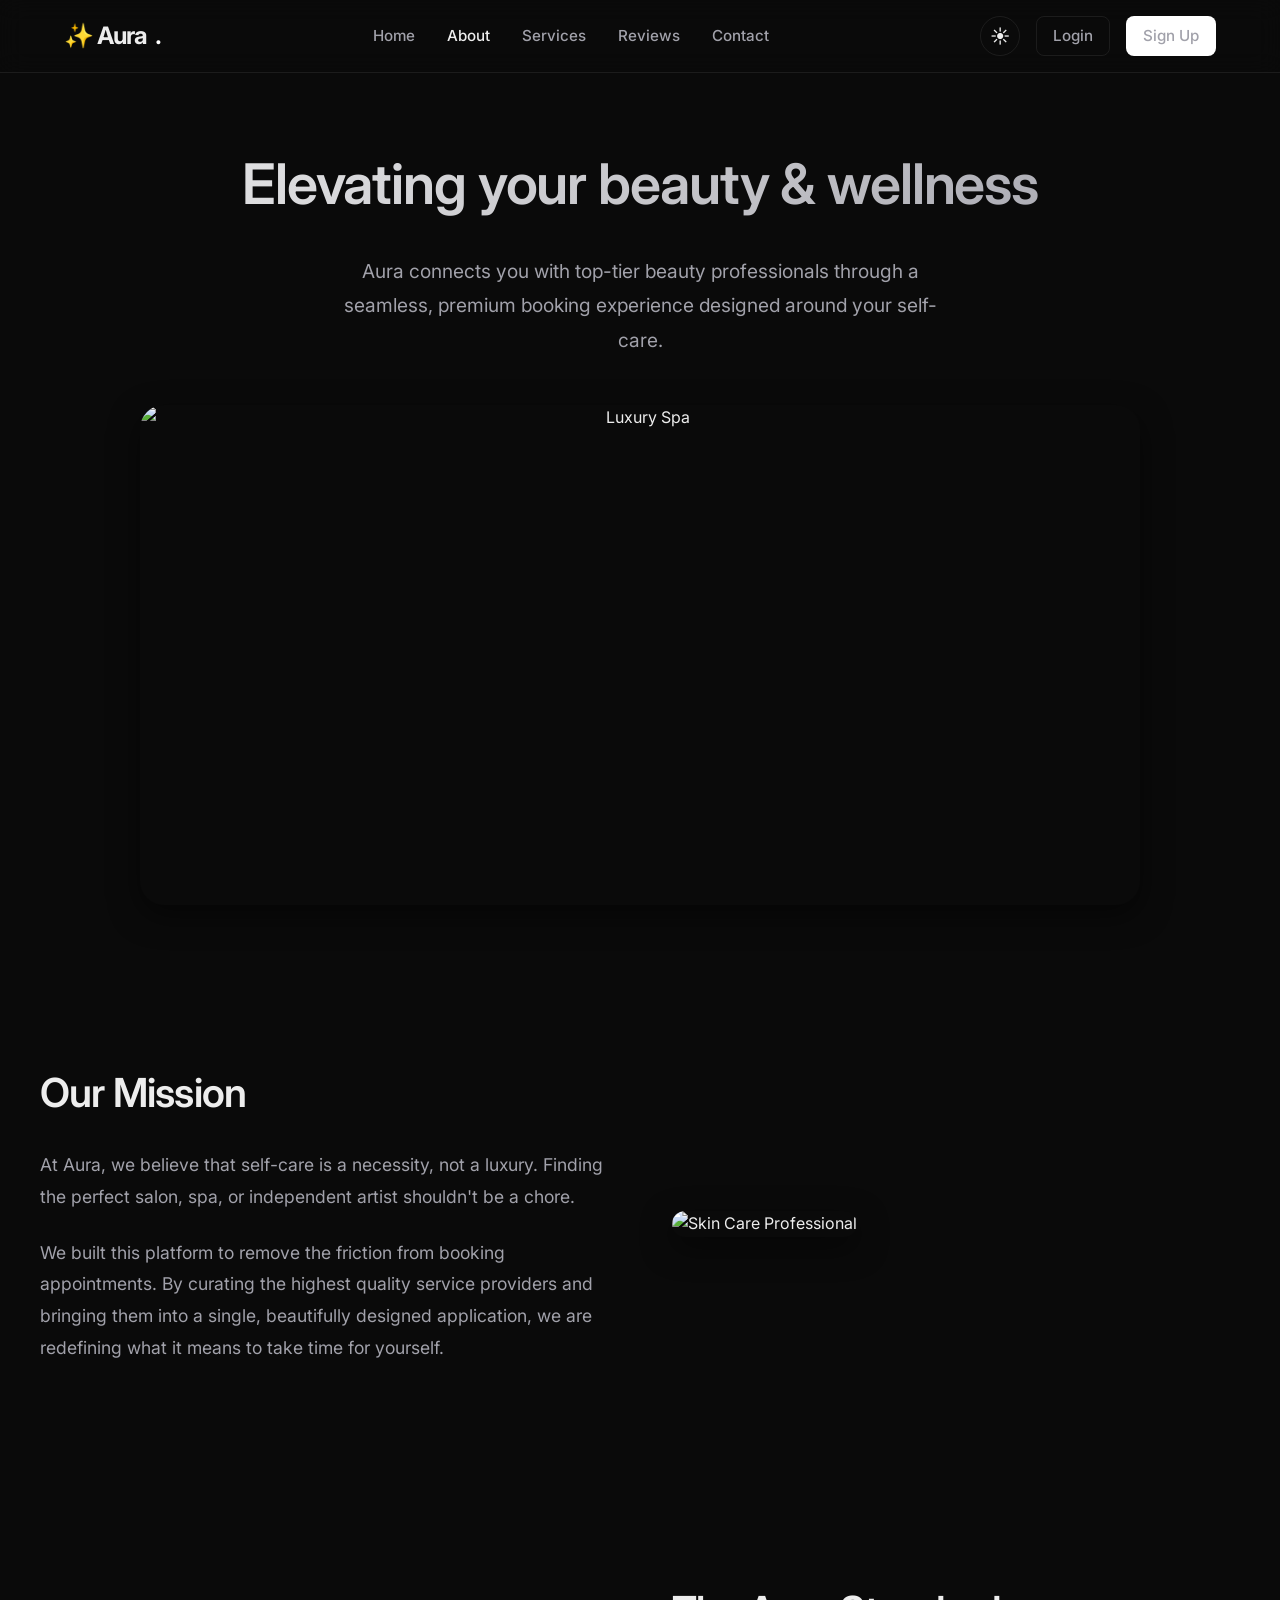
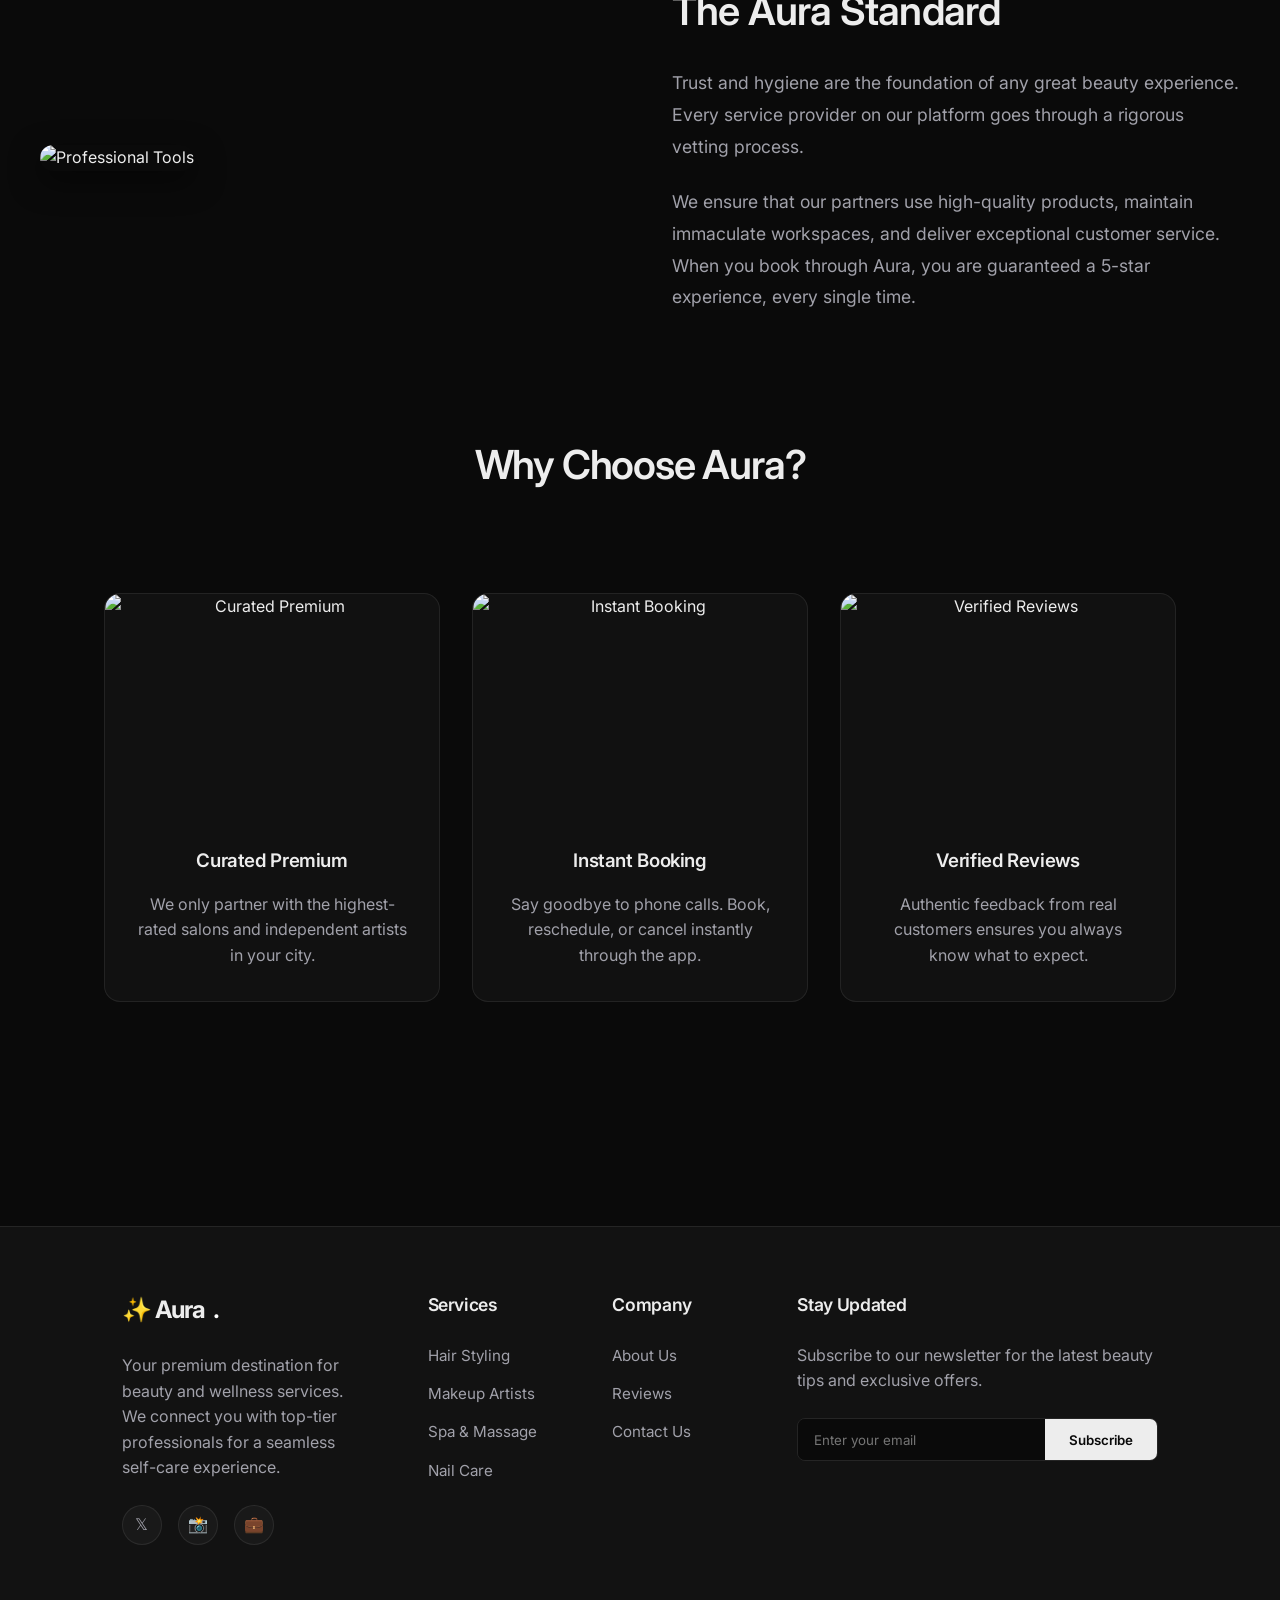
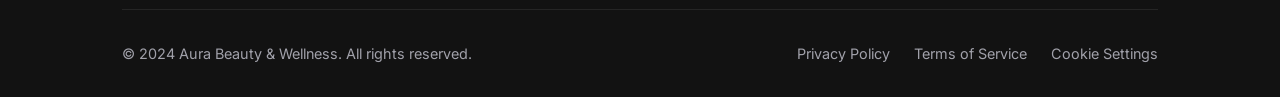
==== commit 3eea9e9f: "send" ====
--- a/frontend/about.html
+++ b/frontend/about.html
@@ -24,6 +24,7 @@
         <a href="about.html" class="active">About</a>
         <a href="services.html">Services</a>
         <a href="testimonials.html">Reviews</a>
+        <a href="contact.html">Contact</a>
       </div>
     </div>
     <div style="display: flex; align-items: center; gap: 1rem;">
@@ -119,8 +120,7 @@
           <ul>
             <li><a href="about.html">About Us</a></li>
             <li><a href="testimonials.html">Reviews</a></li>
-            <li><a href="#">Careers</a></li>
-            <li><a href="#">Contact Support</a></li>
+            <li><a href="contact.html">Contact Us</a></li>
           </ul>
         </div>
         <div class="footer-col">
--- a/frontend/css/style.css
+++ b/frontend/css/style.css
@@ -1173,10 +1173,7 @@
 
 /* Vertical Testimonials Page */
 .testimonials-page {
-  padding: 8rem 2rem 4rem;
-  display: flex;
-  flex-direction: column;
-  align-items: center;
+  padding: 8rem 0 4rem;
   min-height: 100vh;
 }
 
@@ -1283,6 +1280,60 @@
   100% { transform: translateY(-50%); }
 }
 
+.services-marquee-wrapper {
+  position: relative;
+  width: 100%;
+  height: 850px;
+  overflow: hidden;
+  margin-top: 2rem;
+}
+
+.services-marquee-wrapper::before,
+.services-marquee-wrapper::after {
+  content: '';
+  position: absolute;
+  left: 0;
+  right: 0;
+  height: 150px;
+  z-index: 2;
+  pointer-events: none;
+}
+
+.services-marquee-wrapper::before {
+  top: 0;
+  background: linear-gradient(to bottom, var(--bg-color), transparent);
+}
+
+.services-marquee-wrapper::after {
+  bottom: 0;
+  background: linear-gradient(to top, var(--bg-color), transparent);
+}
+
+.services-marquee-grid {
+  display: grid;
+  grid-template-columns: repeat(1, 1fr);
+  gap: 2rem;
+  height: 100%;
+}
+
+@media (min-width: 768px) {
+  .services-marquee-grid { grid-template-columns: repeat(2, 1fr); }
+}
+
+@media (min-width: 1024px) {
+  .services-marquee-grid { grid-template-columns: repeat(3, 1fr); }
+}
+
+.services-col {
+  display: flex;
+  flex-direction: column;
+  gap: 2rem;
+}
+
+.services-col:hover {
+  animation-play-state: paused;
+}
+
 .v-card {
   background: var(--card-bg);
   border: 1px solid var(--border-color);
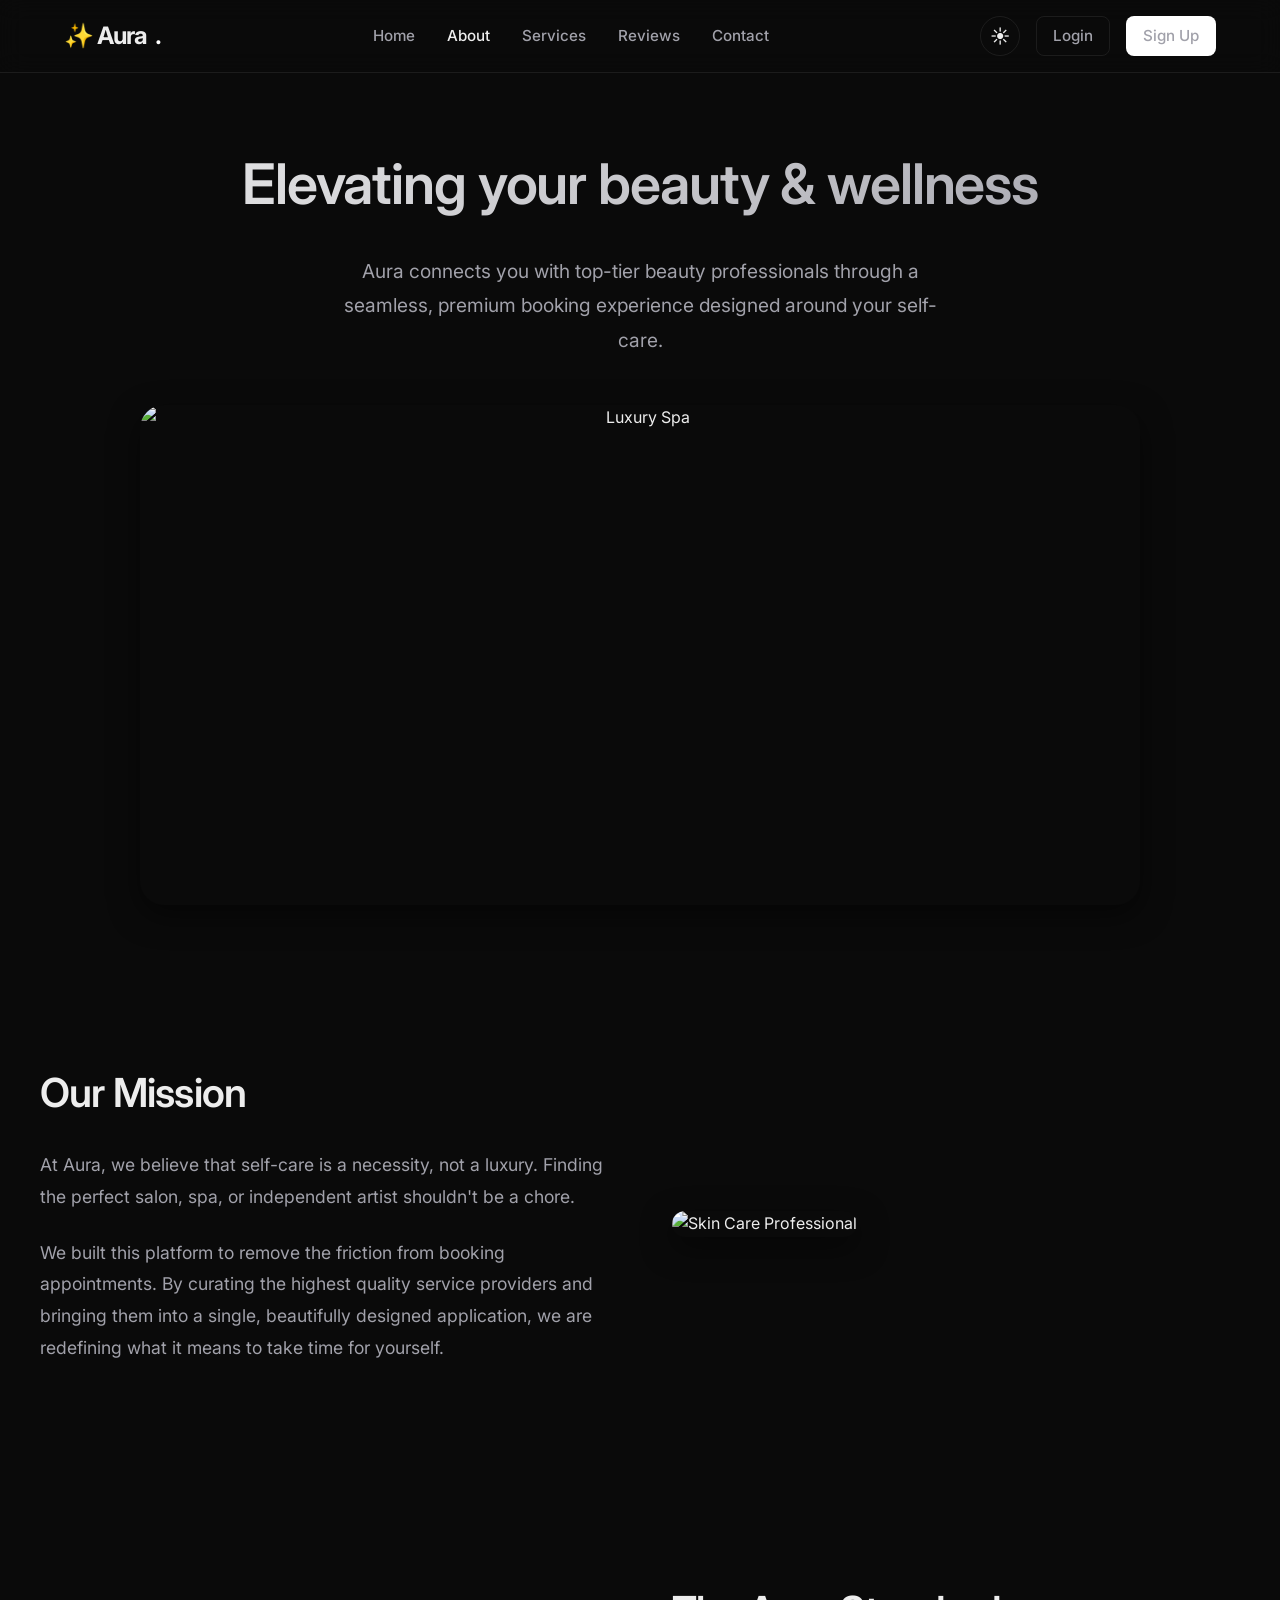
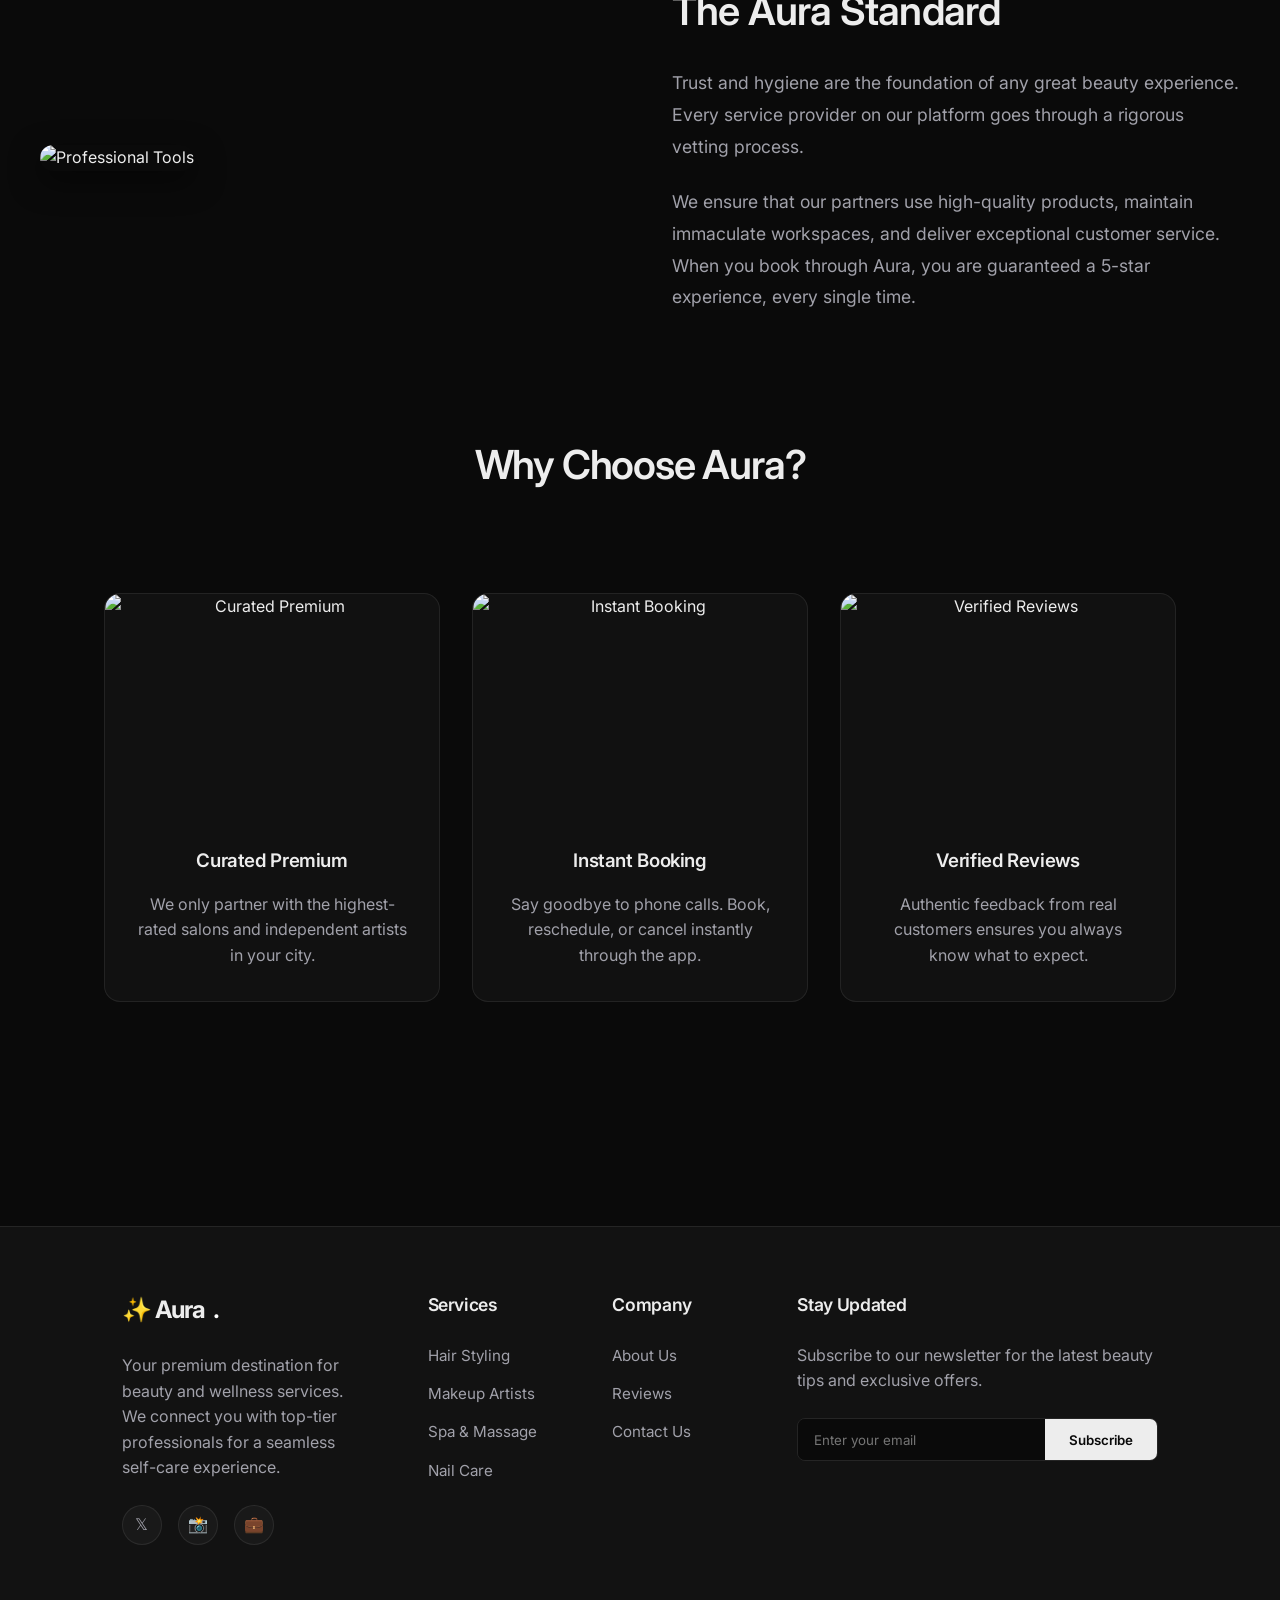
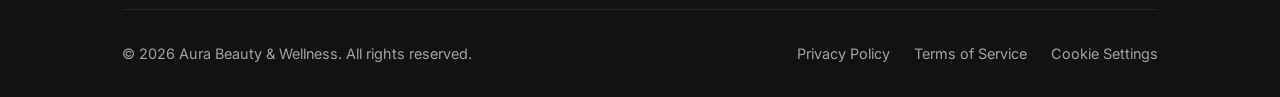
==== commit 479eca23: "send" ====
--- a/frontend/about.html
+++ b/frontend/about.html
@@ -133,11 +133,11 @@
         </div>
       </div>
       <div class="footer-bottom">
-        <p>&copy; 2024 Aura Beauty & Wellness. All rights reserved.</p>
+        <p>&copy; 2026 Aura Beauty & Wellness. All rights reserved.</p>
         <div class="footer-bottom-links">
-          <a href="#">Privacy Policy</a>
-          <a href="#">Terms of Service</a>
-          <a href="#">Cookie Settings</a>
+          <a href="privacy.html">Privacy Policy</a>
+          <a href="terms.html">Terms of Service</a>
+          <a href="cookies.html">Cookie Settings</a>
         </div>
       </div>
     </div>
